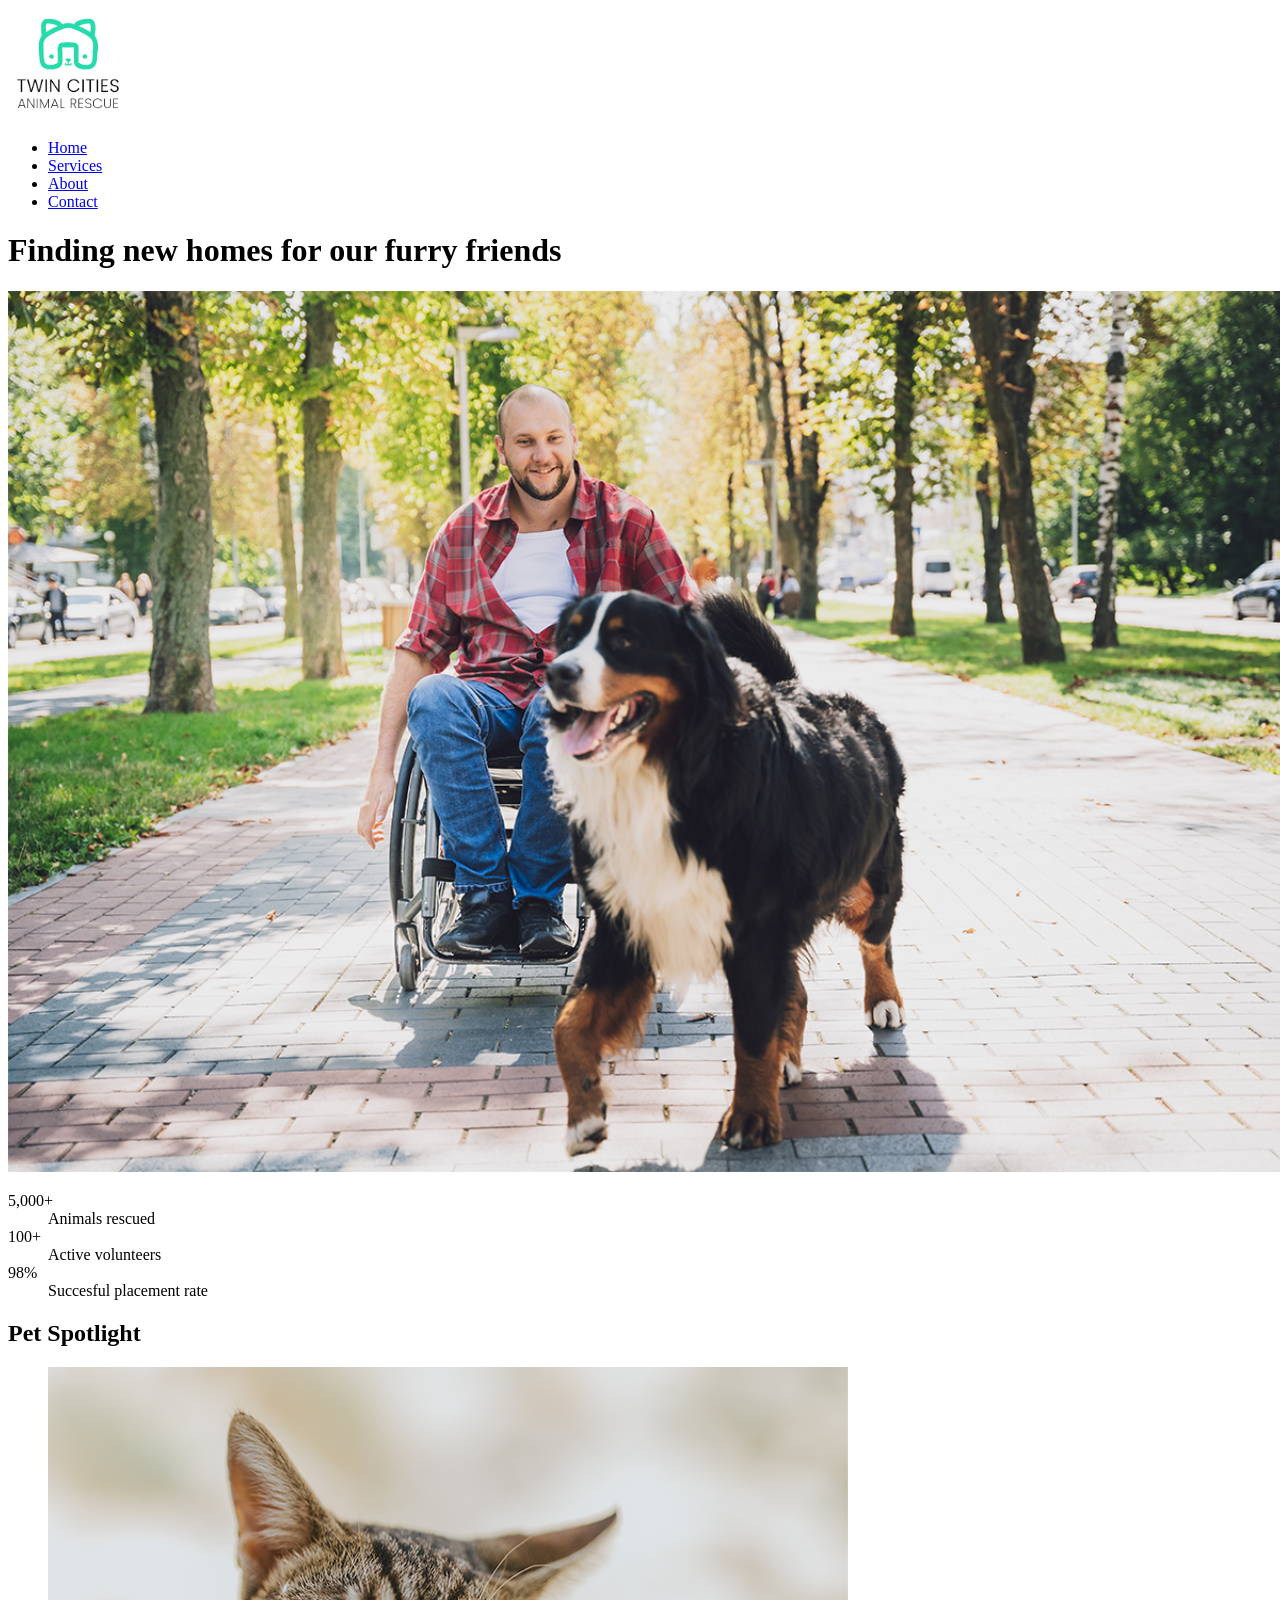
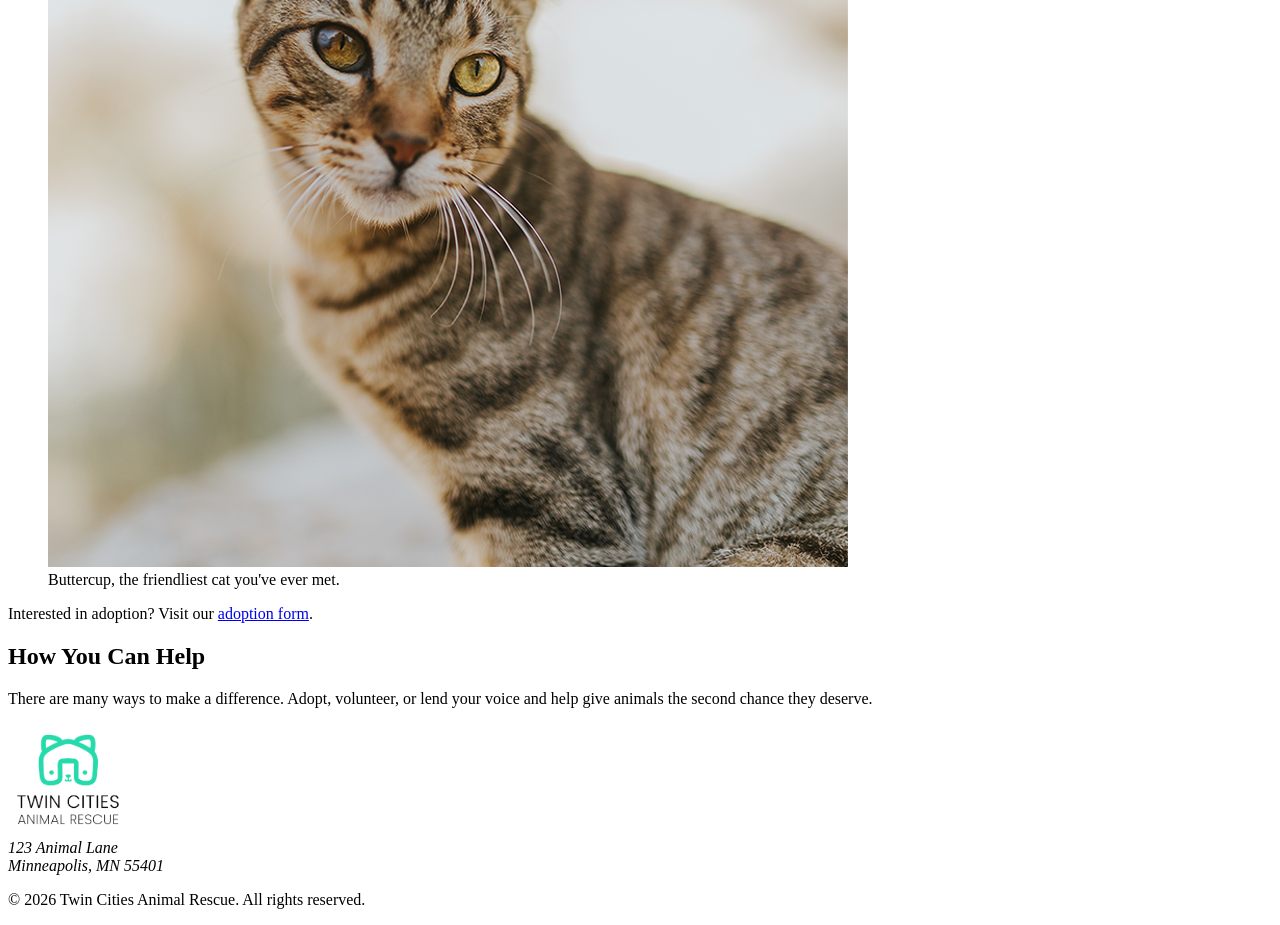
==== index.html @ 8375e765 "first commit" ====
<!DOCTYPE html>
<html lang="en">
  <head>
    <meta charset="UTF-8">
    <meta name="viewport" content="width=device-width, initial-scale=1.0">
    <title>Home | Twin Cities Animal Rescue</title>
  </head>
  <body>
    <header>
        <a href="index.html">
            <img src="assets/images/rescue-logo_c.png" width="120" height="111" alt="Twin Cities Animal Rescue Logo" />
        </a>
        <nav>
            <ul>
                <li>
                    <a href="index.html">Home</a>
                </li>
                <li>
                    <a href="services.html">Services</a>
                </li>
                <li>
                    <a href="about.html">About</a>
                </li>
                <li>
                    <a href="contact.html">Contact</a>
                </li>
            </ul>
        </nav>
    </header>
    <main>
        <h1>Finding new homes for our furry friends</h1>
        <picture>
            <source srcset="assets/images/rescue-feature-small_c.png 800w, assets/images/rescue-feature-large_c.png 1200w" />
            <img src="assets/images/rescue-feature-large_c" alt="Person in wheelchair alongside dog" />
        </picture>
        <dl>
            <div>
                <dt>5,000+</dt>
                <dd>Animals rescued</dd>
            </div>
            <div>
                <dt>100+</dt>
                <dd>Active volunteers</dd>
            </div>
            <div>
                <dt>98%</dt>
                <dd>Succesful placement rate</dd>
            </div>
        </dl>
        <section>
            <h2>Pet Spotlight</h2>
            <figure>
                <img src="assets/images/rescue-pet-spotlight_c.png" alt="Close-up of cat with blurred background" />
                <figcaption>Buttercup, the friendliest cat you've ever met.</figcaption>
            </figure>
            Interested in adoption? Visit our <a href="contact.html">adoption form</a>.
        </section>
        <section>
            <h2>How You Can Help</h2>
            <p>There are many ways to make a difference. Adopt, volunteer, or lend your voice and help give animals the second chance they deserve.</p>
        </section>
    </main>
    <footer>
        <a href="index.html">
            <img src="assets/images/rescue-logo_c.png" width="120" height="111" alt="Twin Cities Animal Rescue Logo" />
        </a>
        <address>
            123 Animal Lane<br />
            Minneapolis, MN 55401
        </address>
        <p>&copy; 2026 Twin Cities Animal Rescue. All rights reserved.</p>
    </footer>
  </body>
</html>
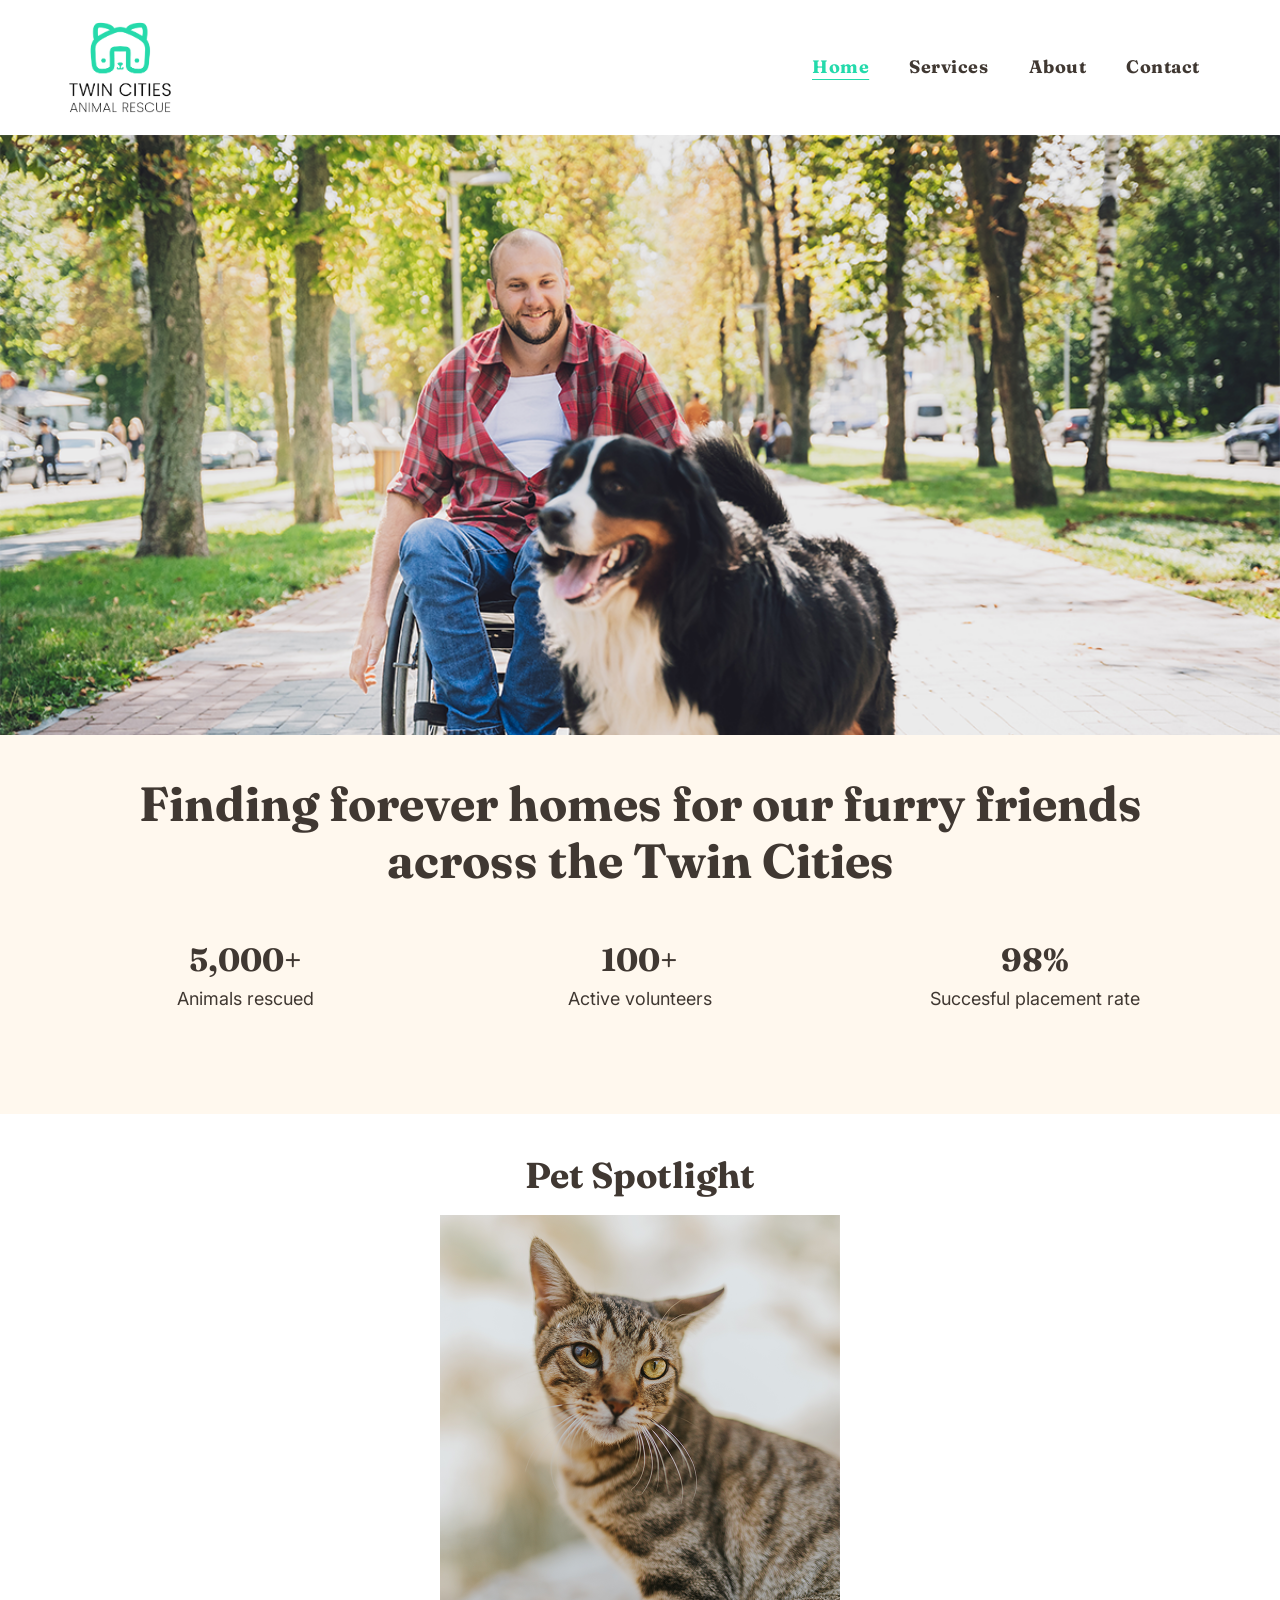
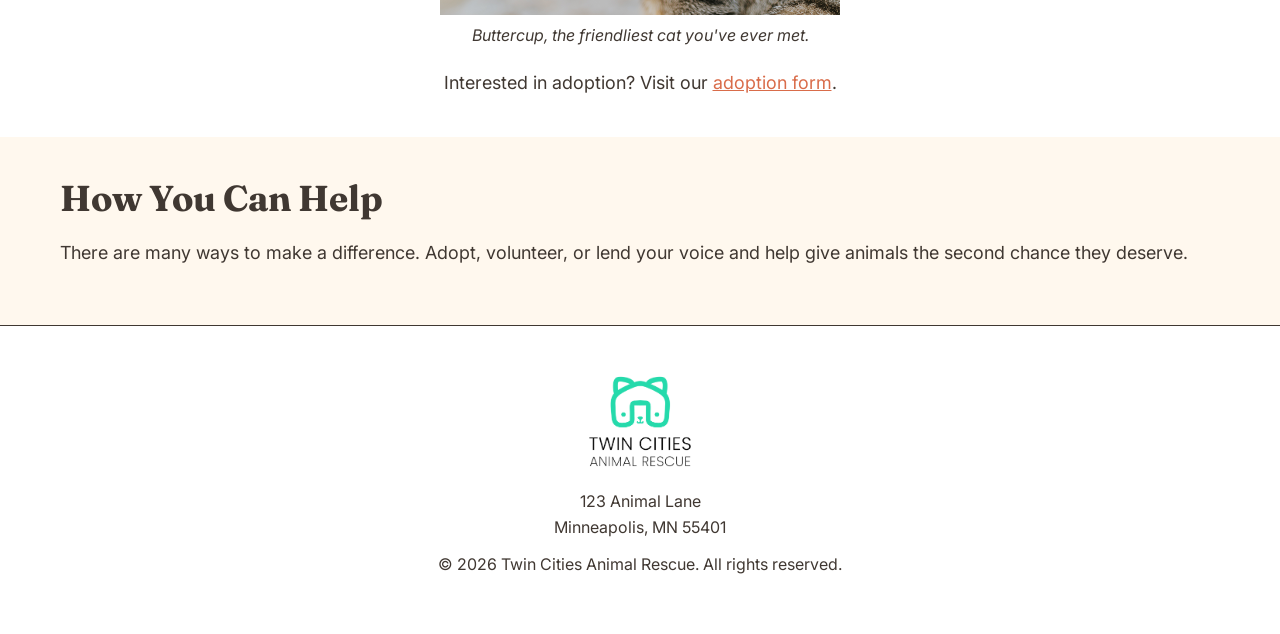
==== commit ac604e7e: "CSS updates." ====
--- a/index.html
+++ b/index.html
@@ -4,16 +4,20 @@
     <meta charset="UTF-8">
     <meta name="viewport" content="width=device-width, initial-scale=1.0">
     <title>Home | Twin Cities Animal Rescue</title>
+    <link rel="stylesheet" type="text/css" href="css/site.css" />
+    <link rel="preconnect" href="https://fonts.googleapis.com">
+    <link rel="preconnect" href="https://fonts.gstatic.com" crossorigin>
+    <link href="https://fonts.googleapis.com/css2?family=Fraunces:opsz,wght@9..144,400;9..144,600;9..144,700&family=Inter:wght@400;500;600;700&display=swap" rel="stylesheet">
   </head>
-  <body>
+  <body class="home">
     <header>
-        <a href="index.html">
+        <a class="logo" href="index.html">
             <img src="assets/images/rescue-logo_c.png" width="120" height="111" alt="Twin Cities Animal Rescue Logo" />
         </a>
         <nav>
             <ul>
                 <li>
-                    <a href="index.html">Home</a>
+                    <a href="index.html" aria-current="page">Home</a>
                 </li>
                 <li>
                     <a href="services.html">Services</a>
@@ -28,26 +32,28 @@
         </nav>
     </header>
     <main>
-        <h1>Finding new homes for our furry friends</h1>
         <picture>
             <source srcset="assets/images/rescue-feature-small_c.png 800w, assets/images/rescue-feature-large_c.png 1200w" />
             <img src="assets/images/rescue-feature-large_c" alt="Person in wheelchair alongside dog" />
         </picture>
-        <dl>
-            <div>
-                <dt>5,000+</dt>
-                <dd>Animals rescued</dd>
-            </div>
-            <div>
-                <dt>100+</dt>
-                <dd>Active volunteers</dd>
-            </div>
-            <div>
-                <dt>98%</dt>
-                <dd>Succesful placement rate</dd>
-            </div>
-        </dl>
         <section>
+            <h1>Finding forever homes for our furry friends across the Twin Cities</h1>
+            <dl>
+                <div>
+                    <dt>5,000+</dt>
+                    <dd>Animals rescued</dd>
+                </div>
+                <div>
+                    <dt>100+</dt>
+                    <dd>Active volunteers</dd>
+                </div>
+                <div>
+                    <dt>98%</dt>
+                    <dd>Succesful placement rate</dd>
+                </div>
+            </dl>
+        </section>
+        <section class="spotlight">
             <h2>Pet Spotlight</h2>
             <figure>
                 <img src="assets/images/rescue-pet-spotlight_c.png" alt="Close-up of cat with blurred background" />
--- a/css/site.css
+++ b/css/site.css
@@ -0,0 +1,356 @@
+* {
+  margin: 0;
+  padding: 0;
+  box-sizing: border-box;
+}
+
+:root {
+  --beige: #fff8ee;
+  --orange: #d96c4a;
+  --green: #23daab;
+  --brown: #403832;
+  --white: #ffffff;
+}
+
+body {
+  font-family: "Inter", sans-serif;
+  font-size: 16px;
+  line-height: 1.6;
+  color: var(--brown);
+}
+
+img,
+video {
+  display: block;
+  max-width: 100%;
+  height: auto;
+}
+
+audio {
+  display: block;
+  width: 100%;
+}
+
+h1,
+h2,
+h3,
+h4,
+h5,
+h6 {
+  font-family: "Fraunces", serif;
+  color: var(--brown);
+  line-height: 1.2;
+  margin-bottom: 0.5em;
+}
+
+h1 {
+  font-size: 36px;
+}
+
+h2 {
+  font-size: 28px;
+}
+
+h3 {
+  font-size: 22px;
+}
+
+p {
+  margin-bottom: 1em;
+}
+
+a {
+  color: var(--orange);
+}
+
+a:hover {
+  color: var(--brown);
+}
+
+header {
+  display: flex;
+  flex-direction: column;
+  align-items: center;
+  max-width: 1200px;
+  margin: 0 auto;
+  padding: 12px 20px;
+}
+
+header .logo {
+  display: block;
+}
+
+header nav ul {
+  display: flex;
+  flex-wrap: wrap;
+  justify-content: center;
+  list-style: none;
+}
+
+header nav a {
+  font-family: "Fraunces", serif;
+  display: block;
+  padding: 8px 12px;
+  font-weight: 700;
+  color: var(--brown);
+  letter-spacing: 0.03em;
+  text-decoration: none;
+}
+
+header nav a:hover {
+  color: var(--green);
+}
+
+header nav a[aria-current="page"] {
+  color: var(--green);
+  text-decoration: underline;
+  text-underline-offset: 6px;
+}
+
+main {
+  background-color: var(--beige);
+}
+
+main > section,
+main > h1 {
+  max-width: 1200px;
+  margin: 0 auto;
+  padding: 32px 20px;
+}
+
+main > h1 {
+  padding-bottom: 0;
+  margin-bottom: 0;
+}
+
+main section ul {
+  list-style: none;
+}
+
+main section li {
+  margin-bottom: 24px;
+}
+
+main section li img {
+  margin-bottom: 16px;
+}
+
+video,
+audio {
+  margin-bottom: 24px;
+}
+
+figure {
+  margin-bottom: 20px;
+}
+
+figcaption {
+  font-size: 14px;
+  font-style: italic;
+  color: var(--brown);
+  margin-top: 8px;
+}
+
+form > div {
+  margin-bottom: 20px;
+}
+
+label {
+  display: inline-block;
+  margin-bottom: 4px;
+  font-weight: 600;
+}
+
+input[type="text"],
+input[type="email"],
+textarea {
+  display: block;
+  width: 100%;
+  padding: 10px 12px;
+  font: inherit;
+  color: var(--brown);
+  border: 1px solid var(--brown);
+  border-radius: 4px;
+}
+
+textarea {
+  min-height: 140px;
+}
+
+input:focus,
+textarea:focus {
+  outline: 2px solid var(--orange);
+  outline-offset: 1px;
+}
+
+fieldset {
+  margin-bottom: 20px;
+  padding: 16px;
+  border: 1px solid var(--brown);
+  border-radius: 4px;
+}
+
+legend {
+  padding: 0 6px;
+  font-weight: 600;
+}
+
+fieldset label {
+  font-weight: 400;
+  margin-right: 16px;
+}
+
+button {
+  padding: 12px 28px;
+  font: inherit;
+  font-weight: 600;
+  color: var(--beige);
+  background-color: var(--orange);
+  border: none;
+  border-radius: 4px;
+  cursor: pointer;
+}
+
+button:hover {
+  background-color: var(--brown);
+}
+
+footer {
+  padding: 40px 20px;
+  border-top: 1px solid var(--brown);
+  text-align: center;
+  font-size: 14px;
+}
+
+footer a img {
+  margin: 0 auto;
+}
+
+footer address {
+  font-style: normal;
+  margin: 12px 0;
+}
+
+.home picture img {
+  width: 100%;
+  max-height: 600px;
+  object-fit: cover;
+  object-position: top;
+}
+
+.home h1 {
+  text-align: center;
+}
+
+.spotlight {
+  text-align: center;
+  max-width: none;
+  background-color: var(--white);
+}
+
+.spotlight img {
+  max-width: min(100%, 400px);
+  margin: 0 auto;
+}
+
+.home dl {
+  padding: 20px 0 40px;
+  display: grid;
+  gap: 24px;
+  text-align: center;
+}
+
+.home dl dt {
+  font-family: "Fraunces", serif;
+  font-weight: 700;
+  font-size: 28px;
+}
+
+.about section ul,
+.services section ul ul {
+  display: grid;
+  gap: 24px;
+}
+
+.about section li,
+.services section ul ul li {
+  margin-bottom: 0;
+  padding: 20px;
+  border-top: 3px solid var(--brown);
+}
+
+.services img {
+  max-width: min(100%, 400px);
+}
+
+.services section > ul > li {
+  padding-bottom: 24px;
+  border-bottom: 1px solid var(--brown);
+}
+
+.services section > ul > li:last-child {
+  border-bottom: none;
+}
+
+.contact form {
+  max-width: 640px;
+}
+
+.contact section ul li {
+  margin-bottom: 4px;
+}
+
+@media (min-width: 768px) {
+  body {
+    font-size: 18px;
+  }
+
+  h1 {
+    font-size: 48px;
+  }
+
+  h2 {
+    font-size: 36px;
+  }
+
+  h3 {
+    font-size: 28px;
+  }
+
+  header {
+    flex-direction: row;
+    justify-content: space-between;
+  }
+
+  header nav a {
+    padding: 8px 20px;
+  }
+
+  main > section,
+  main > h1 {
+    padding: 40px 20px;
+  }
+
+  main > h1 {
+    padding-bottom: 0;
+  }
+
+  footer,
+  figcaption {
+    font-size: 16px;
+  }
+
+  .home dl {
+    grid-template-columns: repeat(3, 1fr);
+    padding: 20px 0 60px;
+  }
+
+  .home dl dt {
+    font-size: 32px;
+  }
+
+  .about section ul,
+  .services section ul ul {
+    grid-template-columns: repeat(3, 1fr);
+  }
+}
